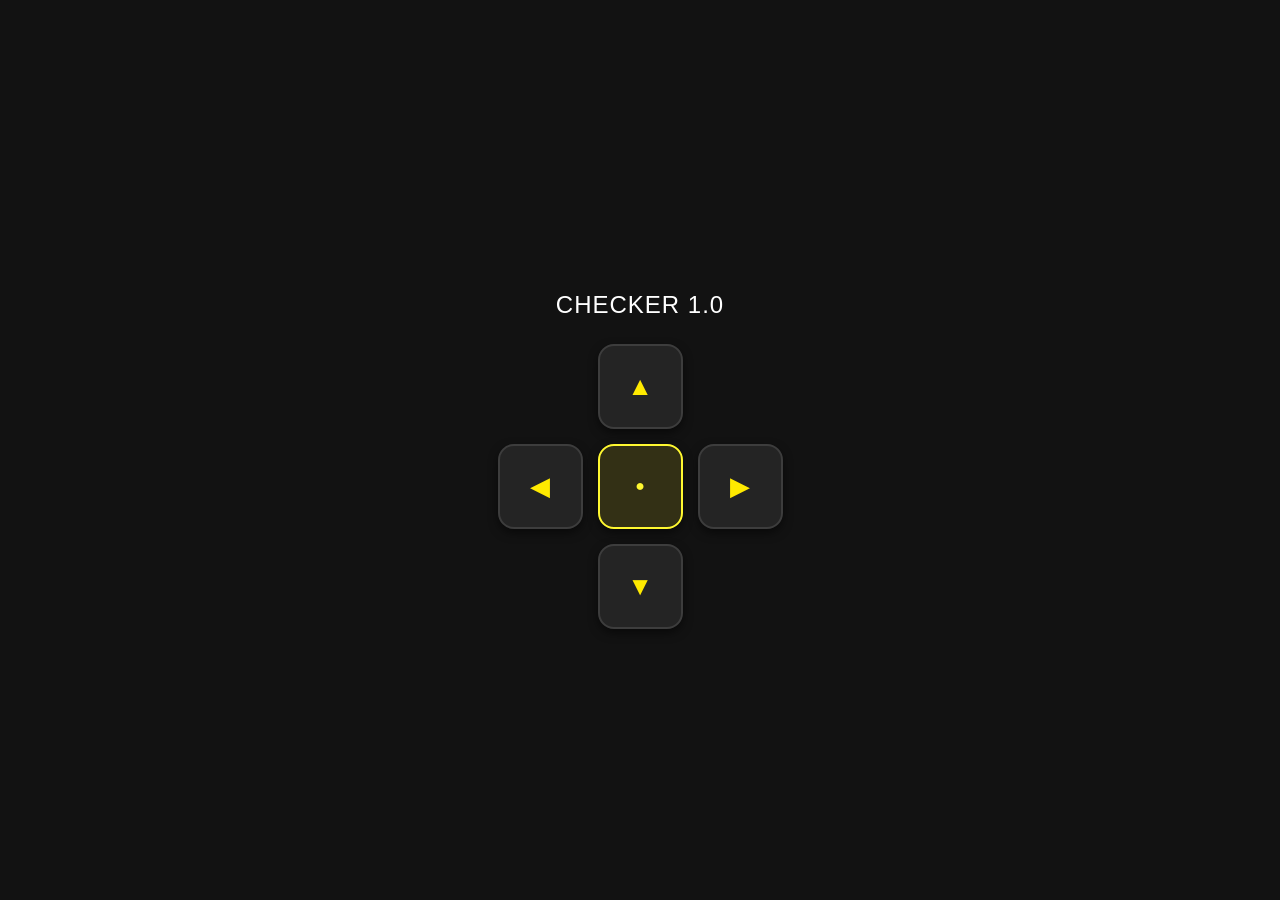
==== Arduino/Checker/index.html @ d4817294 "Beta Checker 1.0" ====
<!DOCTYPE html>
<html lang="pl">
<head>
  <meta charset="UTF-8">
  <meta name="viewport" content="width=device-width, initial-scale=1.0, maximum-scale=1.0, user-scalable=no">
  <title>CHECKER</title>
  <link rel="stylesheet" href="style.css">
</head>
<body>
  <h2>CHECKER 1.0</h2>
  <div class="pad">
    <div class="btn up"    data-action="F">&#9650;</div>
    <div class="btn left"  data-action="L">&#9664;</div>
    <div class="btn stop"  data-action="S">&#9679;</div>
    <div class="btn right" data-action="R">&#9654;</div>
    <div class="btn down"  data-action="B">&#9660;</div>
  </div>

  <script src="script.js"></script>
</body>
</html>
---- Arduino/Checker/style.css ----
* {
      box-sizing: border-box;
      -webkit-touch-callout: none;
      -webkit-user-select: none;
      user-select: none;
}
    
body {
      background-color: #121212;
      color: #ffffff;
      font-family: -apple-system, BlinkMacSystemFont, "Segoe UI", Roboto, sans-serif;
      margin: 0;
      height: 100vh;
      display: flex;
      flex-direction: column;
      align-items: center;
      justify-content: center;
      touch-action: manipulation;
}
    
h2 {
      margin-bottom: 25px;
      font-weight: 500;
      letter-spacing: 1px;
}
    
.pad {
      display: grid;
      grid-template-columns: repeat(3, 85px);
      grid-template-rows: repeat(3, 85px);
      gap: 15px;
}
    
.btn {
      background: #242424;
      border: 2px solid #3d3d3d;
      border-radius: 16px;
      color: #ffea00;
      font-size: 26px;
      display: flex;
      align-items: center;
      justify-content: center;
      box-shadow: 0 4px 10px rgba(0, 0, 0, 0.5);
      transition: background 0.1s, transform 0.1s;
}
    
.btn:active, .btn.active {
      background: #ffea00;
      color: #121212;
      border-color: #ffea00;
      transform: scale(0.95);
}
    
.up    { grid-column: 2; grid-row: 1; }
.left  { grid-column: 1; grid-row: 2; }
.stop  { grid-column: 2; grid-row: 2; background: #333015; border-color: #fff830; color: #fff830; font-size: 16px; font-weight: bold; }
.right { grid-column: 3; grid-row: 2; }
.down  { grid-column: 2; grid-row: 3; }
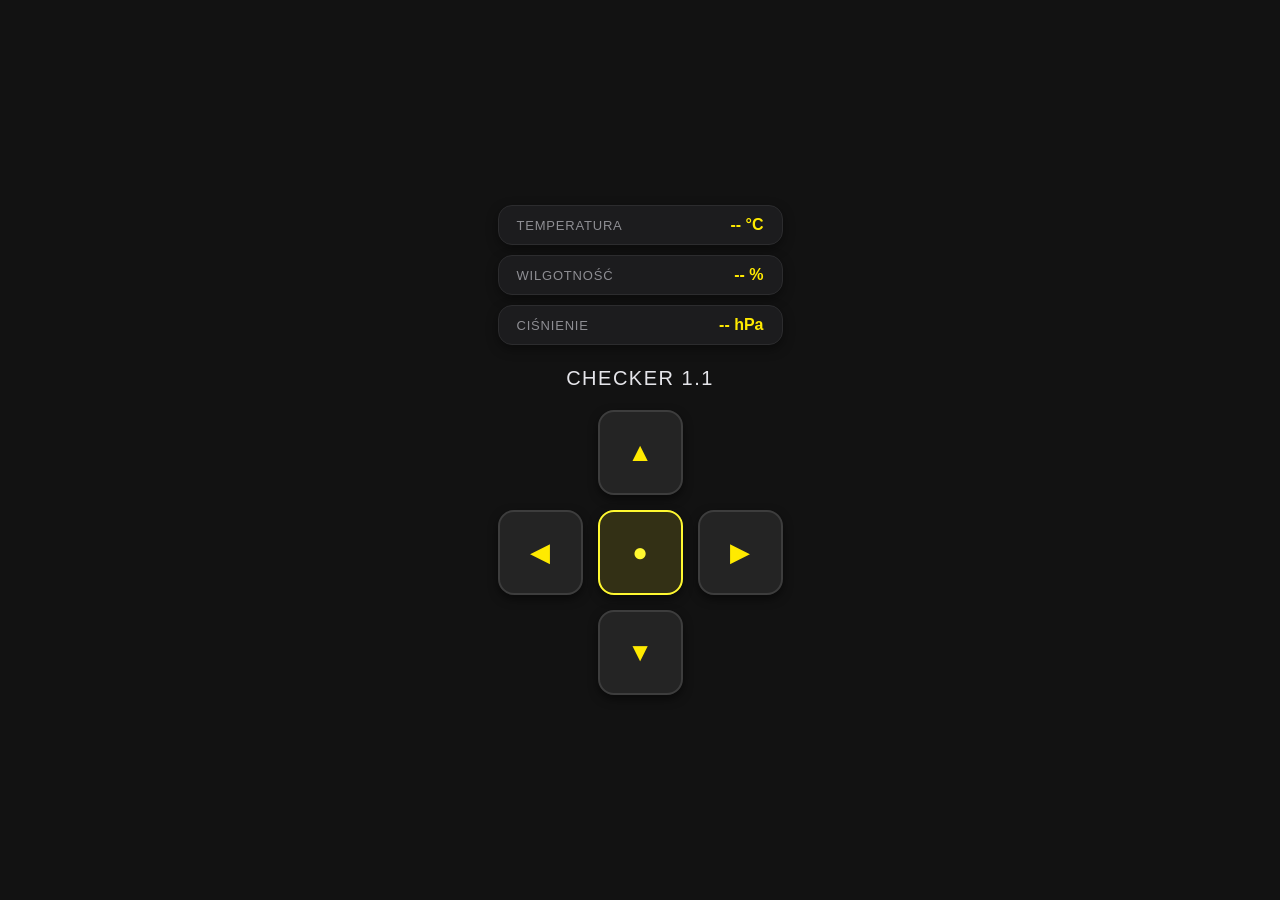
==== commit d8b27a1b: "checker 1.1 data from outside" ====
--- a/Arduino/Checker/index.html
+++ b/Arduino/Checker/index.html
@@ -4,18 +4,174 @@
   <meta charset="UTF-8">
   <meta name="viewport" content="width=device-width, initial-scale=1.0, maximum-scale=1.0, user-scalable=no">
   <title>CHECKER</title>
-  <link rel="stylesheet" href="style.css">
+  <style>
+    * {
+      box-sizing: border-box;
+      -webkit-touch-callout: none;
+      -webkit-user-select: none;
+      user-select: none;
+    }
+    body {
+      background-color: #121212;
+      color: #ffffff;
+      font-family: -apple-system, BlinkMacSystemFont, "Segoe UI", Roboto, sans-serif;
+      margin: 0;
+      min-height: 100vh;
+      display: flex;
+      flex-direction: column;
+      align-items: center;
+      justify-content: center;
+      touch-action: manipulation;
+      padding: 20px 0;
+    }
+
+    .telemetry {
+      display: flex;
+      flex-direction: column;
+      gap: 10px;
+      width: 285px; 
+      margin-bottom: 22px;
+    }
+    .metric-bubble {
+      background: #1c1c1e;
+      border: 1px solid #2c2c2e;
+      border-radius: 14px;
+      padding: 10px 18px;
+      display: flex;
+      align-items: center;
+      justify-content: space-between;
+      box-shadow: 0 4px 12px rgba(0, 0, 0, 0.4);
+    }
+    .metric-label {
+      font-size: 13px;
+      text-transform: uppercase;
+      letter-spacing: 0.8px;
+      color: #8e8e93;
+    }
+    .metric-val {
+      font-size: 16px;
+      font-weight: 600;
+      color: #ffea00;
+      font-variant-numeric: tabular-nums;
+    }
+
+    h2 {
+      margin: 0 0 20px 0;
+      font-weight: 500;
+      letter-spacing: 1.5px;
+      font-size: 20px;
+      color: #e5e5ea;
+    }
+
+    .pad {
+      display: grid;
+      grid-template-columns: repeat(3, 85px);
+      grid-template-rows: repeat(3, 85px);
+      gap: 15px;
+    }
+    .btn {
+      background: #242424;
+      border: 2px solid #3d3d3d;
+      border-radius: 16px;
+      color: #ffea00;
+      font-size: 26px;
+      display: flex;
+      align-items: center;
+      justify-content: center;
+      box-shadow: 0 4px 10px rgba(0, 0, 0, 0.5);
+      transition: background 0.1s, transform 0.1s;
+    }
+    .btn:active, .btn.active {
+      background: #ffea00;
+      color: #121212;
+      border-color: #ffea00;
+      transform: scale(0.95);
+    }
+    .up    { grid-column: 2; grid-row: 1; }
+    .left  { grid-column: 1; grid-row: 2; }
+    .stop  { grid-column: 2; grid-row: 2; background: #333015; border-color: #fff830; color: #fff830; font-size: 26px; font-weight: bold; }
+    .right { grid-column: 3; grid-row: 2; }
+    .down  { grid-column: 2; grid-row: 3; }
+  </style>
 </head>
 <body>
-  <h2>CHECKER 1.0</h2>
+  <div class="telemetry">
+    <div class="metric-bubble">
+      <span class="metric-label">Temperatura</span>
+      <span class="metric-val"><span id="temp">--</span> °C</span>
+    </div>
+    <div class="metric-bubble">
+      <span class="metric-label">Wilgotność</span>
+      <span class="metric-val"><span id="hum">--</span> %</span>
+    </div>
+    <div class="metric-bubble">
+      <span class="metric-label">Ciśnienie</span>
+      <span class="metric-val"><span id="pres">--</span> hPa</span>
+    </div>
+  </div>
+
+  <h2>CHECKER 1.1</h2>
+
   <div class="pad">
-    <div class="btn up"    data-action="F">&#9650;</div>
+    <div class="btn up"    data-action="B">&#9650;</div>
     <div class="btn left"  data-action="L">&#9664;</div>
     <div class="btn stop"  data-action="S">&#9679;</div>
     <div class="btn right" data-action="R">&#9654;</div>
-    <div class="btn down"  data-action="B">&#9660;</div>
+    <div class="btn down"  data-action="F">&#9660;</div>
   </div>
 
-  <script src="script.js"></script>
+  <script>
+    let activeCommand = 'S';
+
+    function sendCommand(cmd) {
+      if (activeCommand !== cmd) {
+        activeCommand = cmd;
+        fetch('/cmd?val=' + cmd, { cache: 'no-store' }).catch(() => {});
+      }
+    }
+
+    const buttons = document.querySelectorAll('.btn');
+    buttons.forEach(btn => {
+      const action = btn.getAttribute('data-action');
+      
+      btn.addEventListener('touchstart', (e) => {
+        e.preventDefault();
+        btn.classList.add('active');
+        sendCommand(action);
+      });
+      btn.addEventListener('touchend', (e) => {
+        e.preventDefault();
+        btn.classList.remove('active');
+        sendCommand('S');
+      });
+
+      btn.addEventListener('mousedown', () => {
+        btn.classList.add('active');
+        sendCommand(action);
+      });
+      btn.addEventListener('mouseup', () => {
+        btn.classList.remove('active');
+        sendCommand('S');
+      });
+    });
+
+    window.addEventListener('mouseup', () => sendCommand('S'));
+    window.addEventListener('touchend', () => sendCommand('S'));
+
+    async function updateTelemetry() {
+      try {
+        const res = await fetch('/data', { cache: 'no-store' });
+        if (res.ok) {
+          const d = await res.json();
+          document.getElementById('temp').textContent = d.temp.toFixed(1);
+          document.getElementById('hum').textContent = d.hum.toFixed(1);
+          document.getElementById('pres').textContent = d.pres.toFixed(2);
+        }
+      } catch (e) {}
+    }
+
+    setInterval(updateTelemetry, 1500);
+    updateTelemetry();
+  </script>
 </body>
 </html>
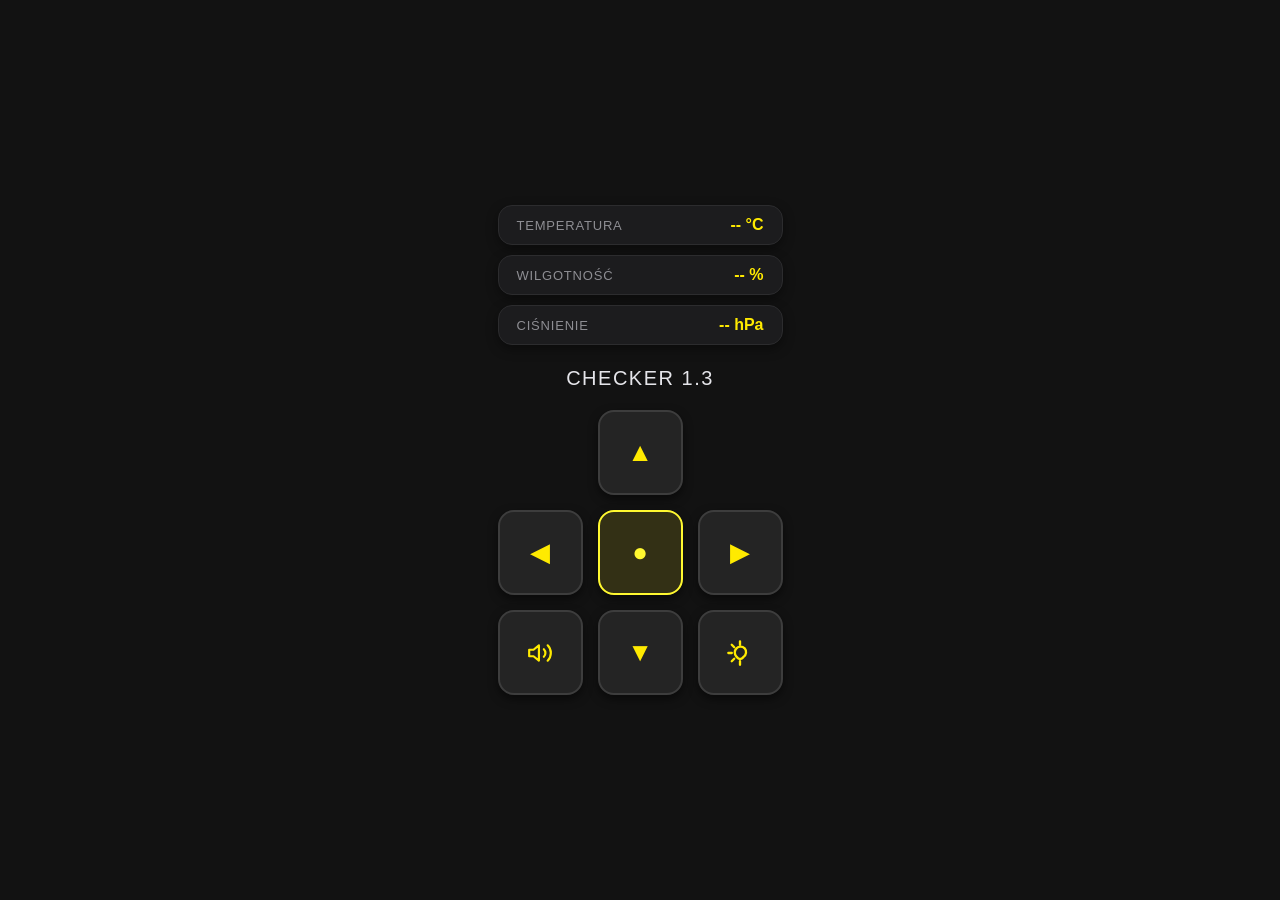
==== commit e37e6896: "Checker 1.3 update" ====
--- a/Arduino/Checker/index.html
+++ b/Arduino/Checker/index.html
@@ -79,7 +79,7 @@
       align-items: center;
       justify-content: center;
       box-shadow: 0 4px 10px rgba(0, 0, 0, 0.5);
-      transition: background 0.1s, transform 0.1s;
+      transition: background 0.1s, transform 0.1s, color 0.1s;
     }
     .btn:active, .btn.active {
       background: #ffea00;
@@ -87,11 +87,29 @@
       border-color: #ffea00;
       transform: scale(0.95);
     }
-    .up    { grid-column: 2; grid-row: 1; }
-    .left  { grid-column: 1; grid-row: 2; }
-    .stop  { grid-column: 2; grid-row: 2; background: #333015; border-color: #fff830; color: #fff830; font-size: 26px; font-weight: bold; }
-    .right { grid-column: 3; grid-row: 2; }
-    .down  { grid-column: 2; grid-row: 3; }
+    .btn svg {
+      stroke: #ffea00;
+      transition: stroke 0.1s;
+    }
+    .btn:active svg, .btn.active svg {
+      stroke: #121212;
+    }
+
+    .up     { grid-column: 2; grid-row: 1; }
+    .left   { grid-column: 1; grid-row: 2; }
+    .stop   { grid-column: 2; grid-row: 2; background: #333015; border-color: #fff830; color: #fff830; font-size: 26px; font-weight: bold; }
+    .right  { grid-column: 3; grid-row: 2; }
+    .horn   { grid-column: 1; grid-row: 3; }
+    .down   { grid-column: 2; grid-row: 3; }
+    .light  { grid-column: 3; grid-row: 3; }
+
+    .light.is-on {
+      background: #ffea00;
+      border-color: #ffea00;
+    }
+    .light.is-on svg {
+      stroke: #121212;
+    }
   </style>
 </head>
 <body>
@@ -110,14 +128,33 @@
     </div>
   </div>
 
-  <h2>CHECKER 1.1</h2>
+  <h2>CHECKER 1.3</h2>
 
   <div class="pad">
     <div class="btn up"    data-action="B">&#9650;</div>
     <div class="btn left"  data-action="L">&#9664;</div>
     <div class="btn stop"  data-action="S">&#9679;</div>
     <div class="btn right" data-action="R">&#9654;</div>
+
+    <!-- Klakson (lewy dół) -->
+    <div class="btn horn" id="hornBtn">
+      <svg viewBox="0 0 24 24" width="26" height="26" fill="none" stroke="currentColor" stroke-width="2" stroke-linecap="round" stroke-linejoin="round">
+        <polygon points="11 5 6 9 2 9 2 15 6 15 11 19 11 5"></polygon>
+        <path d="M15.54 8.46a5 5 0 0 1 0 7.07"></path>
+        <path d="M19.07 4.93a10 10 0 0 1 0 14.14"></path>
+      </svg>
+    </div>
+
+    <!-- W dół (środek dół) -->
     <div class="btn down"  data-action="F">&#9660;</div>
+
+    <!-- Światła (prawy dół) -->
+    <div class="btn light" id="lightBtn">
+      <svg viewBox="0 0 24 24" width="28" height="28" fill="none" stroke="currentColor" stroke-width="2" stroke-linecap="round" stroke-linejoin="round">
+        <path d="M12 2v3M4.93 4.93l2.12 2.12M2 12h3M4.93 19.07l2.12-2.12M12 22v-3"/>
+        <path d="M16 8a5 5 0 0 0-7.07 7.07l1.07 1.07A2 2 0 0 0 11.41 17h1.18a2 2 0 0 0 1.41-.59l1.07-1.07A5 5 0 0 0 16 8z"/>
+      </svg>
+    </div>
   </div>
 
   <script>
@@ -130,8 +167,9 @@
       }
     }
 
-    const buttons = document.querySelectorAll('.btn');
-    buttons.forEach(btn => {
+    // Obsługa sterowania jazdą
+    const moveButtons = document.querySelectorAll('.btn[data-action]');
+    moveButtons.forEach(btn => {
       const action = btn.getAttribute('data-action');
       
       btn.addEventListener('touchstart', (e) => {
@@ -155,9 +193,43 @@
       });
     });
 
-    window.addEventListener('mouseup', () => sendCommand('S'));
-    window.addEventListener('touchend', () => sendCommand('S'));
-
+    // Obsługa klaksonu (trąbi przy przytrzymaniu)
+    const hornBtn = document.getElementById('hornBtn');
+    function startHorn(e) {
+      if (e) e.preventDefault();
+      hornBtn.classList.add('active');
+      fetch('/cmd?val=K', { cache: 'no-store' }).catch(() => {});
+    }
+    function stopHorn(e) {
+      if (e) e.preventDefault();
+      hornBtn.classList.remove('active');
+      fetch('/cmd?val=k', { cache: 'no-store' }).catch(() => {});
+    }
+    hornBtn.addEventListener('touchstart', startHorn);
+    hornBtn.addEventListener('touchend', stopHorn);
+    hornBtn.addEventListener('mousedown', startHorn);
+    hornBtn.addEventListener('mouseup', stopHorn);
+
+    // Obsługa świateł (włącz / wyłącz)
+    const lightBtn = document.getElementById('lightBtn');
+    function toggleLight(e) {
+      if (e) e.preventDefault();
+      lightBtn.classList.toggle('is-on');
+      fetch('/cmd?val=H', { cache: 'no-store' }).catch(() => {});
+    }
+    lightBtn.addEventListener('click', toggleLight);
+    lightBtn.addEventListener('touchstart', toggleLight);
+
+    window.addEventListener('mouseup', () => {
+      sendCommand('S');
+      stopHorn();
+    });
+    window.addEventListener('touchend', () => {
+      sendCommand('S');
+      stopHorn();
+    });
+
+    // Pętla pobierająca telemetrię
     async function updateTelemetry() {
       try {
         const res = await fetch('/data', { cache: 'no-store' });
